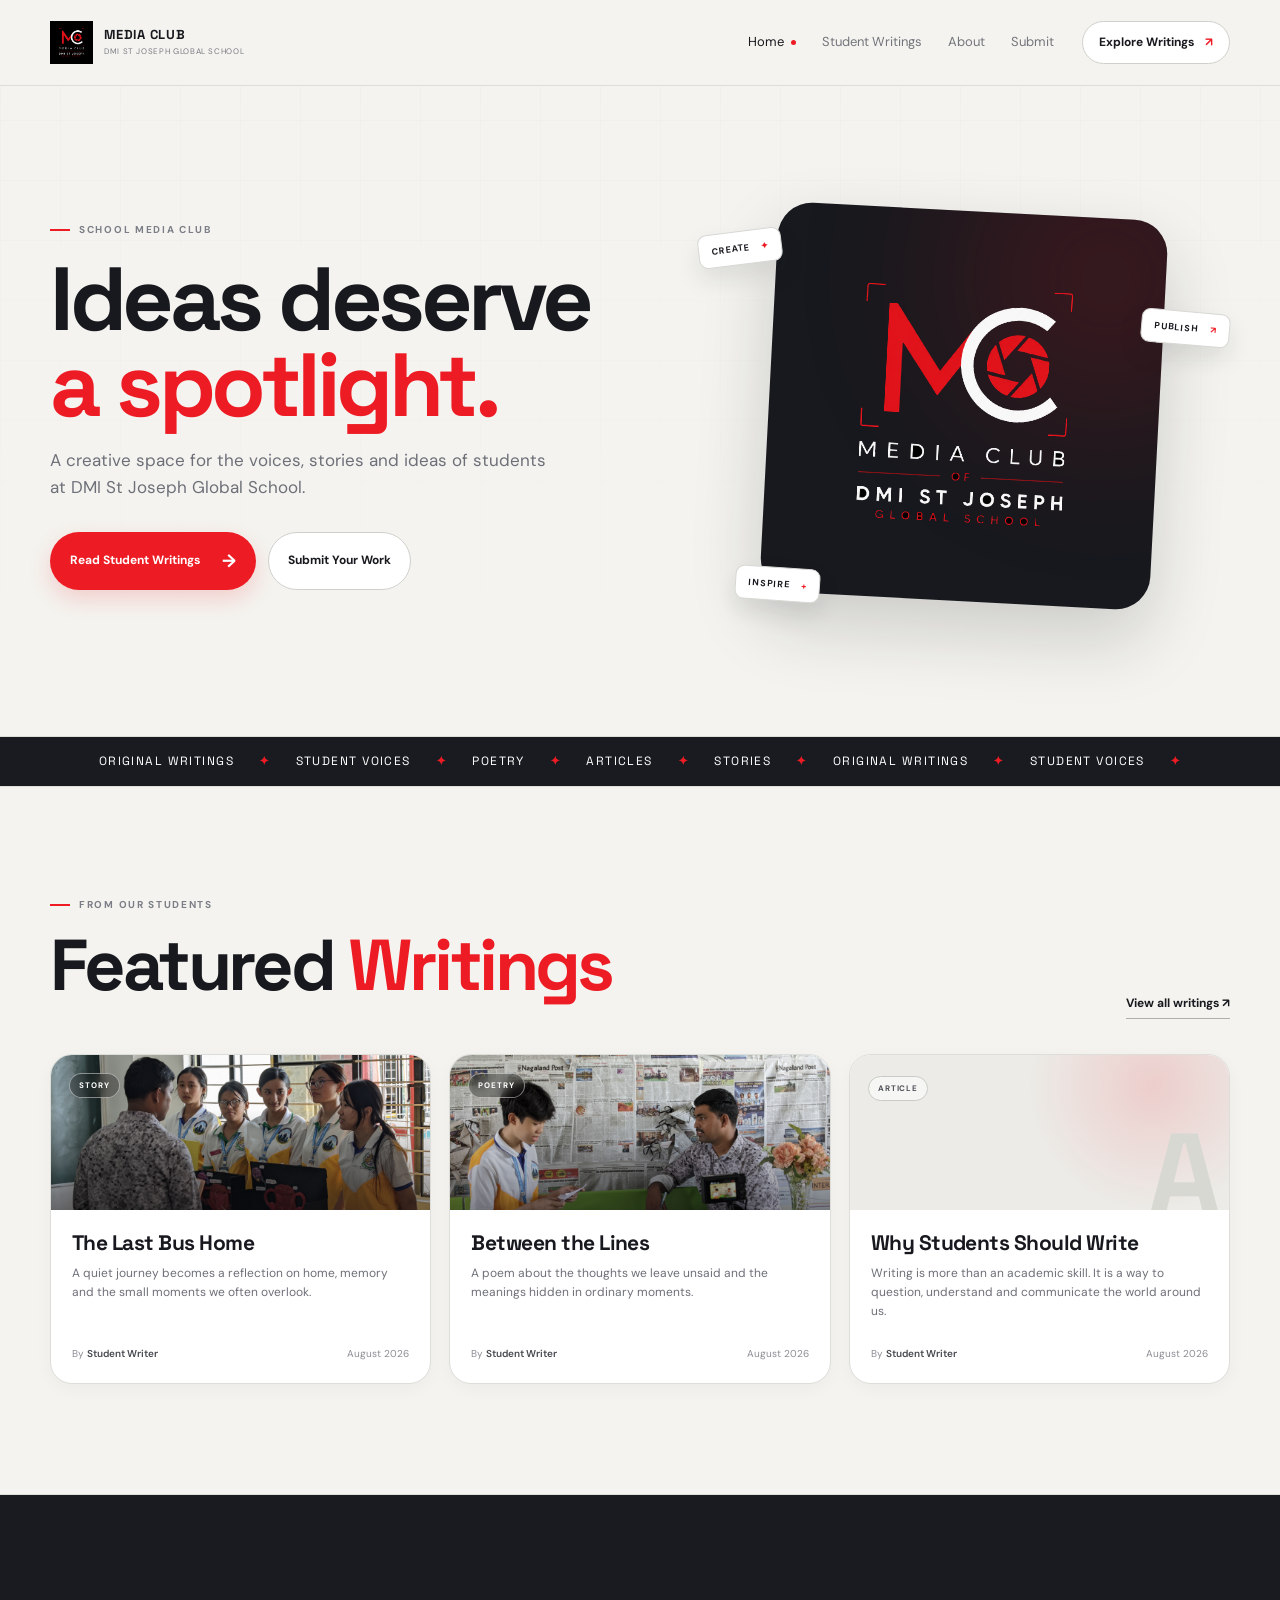
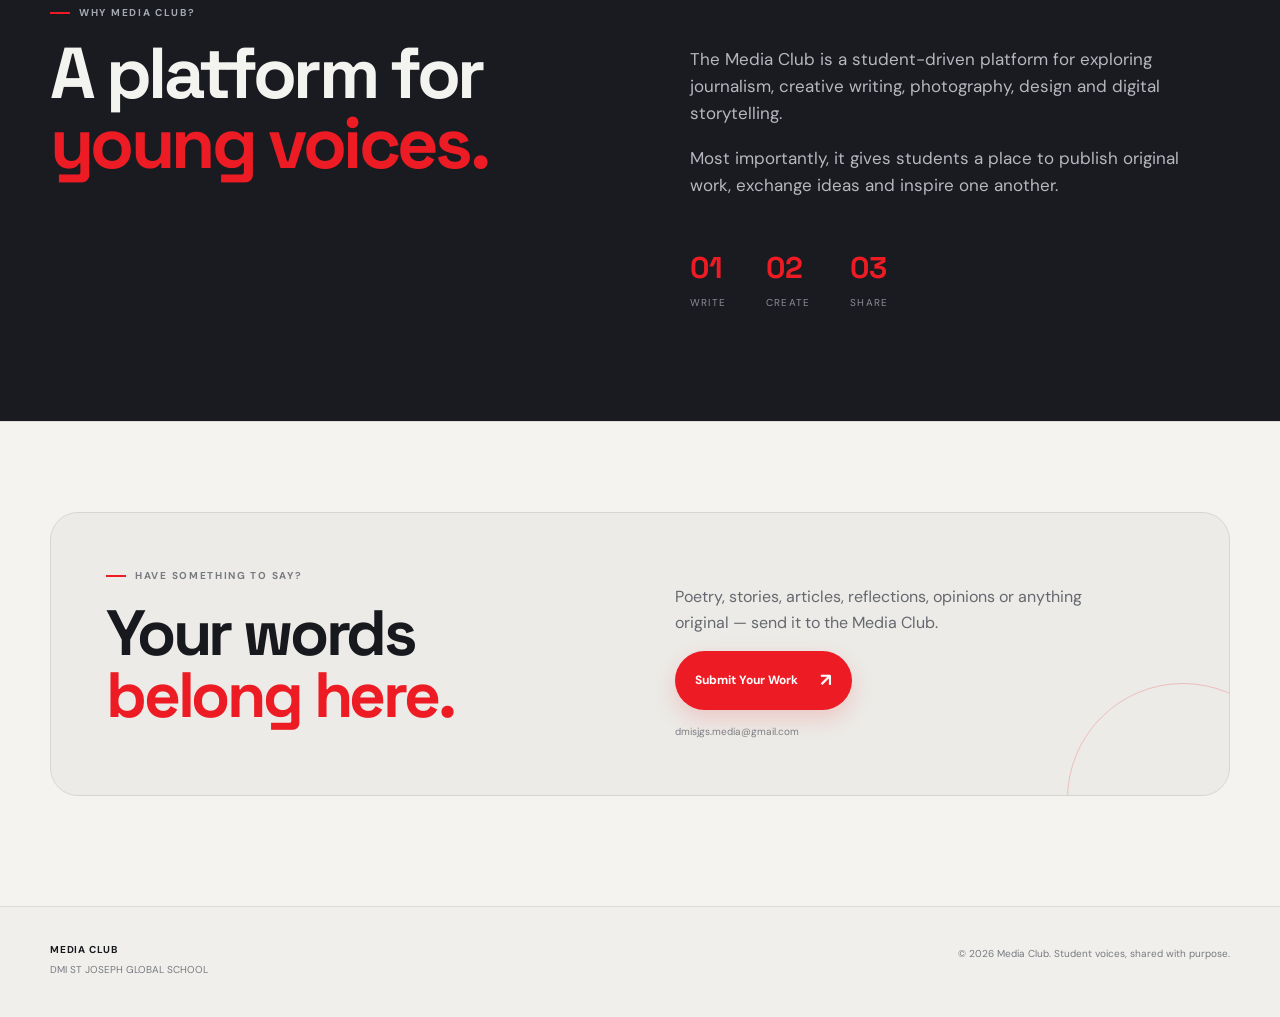
==== index.html @ 3c52dc98 "Add files via upload" ====
<!DOCTYPE html>
<html lang="en">
<head>
  <meta charset="UTF-8" />
  <meta name="viewport" content="width=device-width, initial-scale=1.0" />
  <meta name="description" content="DMI St Joseph Global School Media Club — stories, creativity, journalism and original student writing." />
  <title>Media Club | DMI St Joseph Global School</title>
  <link rel="preconnect" href="https://fonts.googleapis.com">
  <link rel="preconnect" href="https://fonts.gstatic.com" crossorigin>
  <link href="https://fonts.googleapis.com/css2?family=DM+Sans:wght@400;500;600;700&family=Space+Grotesk:wght@500;600;700&display=swap" rel="stylesheet">
  <link rel="stylesheet" href="css/style.css" />
</head>
<body>
  <div class="site-bg"></div>

  <header class="header">
    <a class="brand" href="index.html" aria-label="Media Club home">
      <span class="brand-mark"><img src="red.png" alt="Media Club logo"></span>
      <span>
        <strong>MEDIA CLUB</strong>
        <small>DMI ST JOSEPH GLOBAL SCHOOL</small>
      </span>
    </a>
    <nav class="nav">
      <a class="active" href="index.html">Home</a>
      <a href="writings.html">Student Writings</a>
      <a href="#about">About</a>
      <a href="#submit">Submit</a>
    </nav>
    <a class="nav-cta" href="writings.html">Explore Writings <span>↗</span></a>
    <button class="menu-btn" aria-label="Open menu">☰</button>
  </header>

  <main>
    <section class="hero container">
      <div class="hero-copy reveal">
        <div class="eyebrow"><span></span> SCHOOL MEDIA CLUB</div>
        <h1>Ideas deserve<br><em>a spotlight.</em></h1>
        <p class="hero-text">
          A creative space for the voices, stories and ideas of students at
          DMI St Joseph Global School.
        </p>
        <div class="hero-actions">
          <a class="btn btn-primary" href="writings.html">Read Student Writings <span>→</span></a>
          <a class="btn btn-ghost" href="#submit">Submit Your Work</a>
        </div>
      </div>

      <div class="hero-art reveal">
        <div class="hero-logo-panel">
          <div class="logo-glow"></div>
          <img src="logo-transparent.png" alt="Media Club of DMI St Joseph Global School" class="hero-logo">
        </div>
        <div class="floating-note note-one">CREATE <span>✦</span></div>
        <div class="floating-note note-two">PUBLISH <span>↗</span></div>
        <div class="floating-note note-three">INSPIRE <span>+</span></div>
      </div>
    </section>

    <section class="ticker">
      <div class="ticker-track">
        <span>ORIGINAL WRITINGS</span><b>✦</b><span>STUDENT VOICES</span><b>✦</b>
        <span>POETRY</span><b>✦</b><span>ARTICLES</span><b>✦</b>
        <span>STORIES</span><b>✦</b><span>ORIGINAL WRITINGS</span><b>✦</b>
        <span>STUDENT VOICES</span><b>✦</b>
      </div>
    </section>

    <section class="section container" id="featured">
      <div class="section-head reveal">
        <div>
          <div class="eyebrow"><span></span> FROM OUR STUDENTS</div>
          <h2>Featured <em>Writings</em></h2>
        </div>
        <a class="text-link" href="writings.html">View all writings ↗</a>
      </div>
      <div id="featuredGrid" class="writing-grid"></div>
    </section>

    <section class="about-section" id="about">
      <div class="container about-grid">
        <div class="reveal">
          <div class="eyebrow"><span></span> WHY MEDIA CLUB?</div>
          <h2>A platform for<br><em>young voices.</em></h2>
        </div>
        <div class="about-copy reveal">
          <p>
            The Media Club is a student-driven platform for exploring journalism,
            creative writing, photography, design and digital storytelling.
          </p>
          <p>
            Most importantly, it gives students a place to publish original work,
            exchange ideas and inspire one another.
          </p>
          <div class="stat-row">
            <div><strong>01</strong><span>Write</span></div>
            <div><strong>02</strong><span>Create</span></div>
            <div><strong>03</strong><span>Share</span></div>
          </div>
        </div>
      </div>
    </section>

    <section class="submit-section container" id="submit">
      <div class="submit-box reveal">
        <div>
          <div class="eyebrow"><span></span> HAVE SOMETHING TO SAY?</div>
          <h2>Your words<br><em>belong here.</em></h2>
        </div>
        <div class="submit-right">
          <p>Poetry, stories, articles, reflections, opinions or anything original — send it to the Media Club.</p>
          <a class="btn btn-primary" href="mailto:dmisjgs.media@gmail.com?subject=Media Club Submission">Submit Your Work <span>↗</span></a>
          <small>dmisjgs.media@gmail.com</small>
        </div>
      </div>
    </section>
  </main>

  <footer class="footer">
    <div class="container footer-inner">
      <div>
        <strong>MEDIA CLUB</strong>
        <p>DMI ST JOSEPH GLOBAL SCHOOL</p>
      </div>
      <p>© 2026 Media Club. Student voices, shared with purpose.</p>
    </div>
  </footer>

  <script src="js/articles.js"></script>
  <script src="js/main.js"></script>
</body>
</html>
---- css/style.css ----
:root{
  --bg:#f4f3ef;
  --paper:#ffffff;
  --panel:#17191e;
  --panel-2:#22252b;
  --line:#deded9;
  --text:#17191e;
  --muted:#6d7078;
  --accent:#ed1c24;
  --accent-dark:#bd1118;
  --soft-red:#fff0f0;
  --max:1180px;
  --radius:22px;
}
*{box-sizing:border-box}
html{scroll-behavior:smooth}
body{margin:0;background:var(--bg);color:var(--text);font-family:"DM Sans",sans-serif;line-height:1.6}
a{color:inherit;text-decoration:none}
button,input{font:inherit}
.site-bg{position:fixed;inset:0;pointer-events:none;opacity:.42;background-image:linear-gradient(rgba(23,25,30,.045) 1px,transparent 1px),linear-gradient(90deg,rgba(23,25,30,.045) 1px,transparent 1px);background-size:60px 60px;mask-image:linear-gradient(to bottom,#000,transparent 85%)}
.container{width:min(var(--max),calc(100% - 48px));margin:auto}
.header{height:86px;border-bottom:1px solid var(--line);display:flex;align-items:center;gap:28px;padding:0 max(24px,calc((100vw - var(--max))/2));position:sticky;top:0;z-index:10;background:rgba(244,243,239,.9);backdrop-filter:blur(16px)}
.brand{display:flex;align-items:center;gap:11px;margin-right:auto}
.brand-mark{width:43px;height:43px;display:grid;place-items:center}
.brand-mark img{width:100%;height:100%;object-fit:contain}
.brand strong,.brand small{display:block;line-height:1.15}
.brand strong{font-family:"Space Grotesk";font-size:13px;letter-spacing:.06em}
.brand small{font-size:8px;color:#777a82;letter-spacing:.08em;margin-top:4px}
.nav{display:flex;gap:26px;align-items:center}
.nav a{font-size:13px;color:#72757c;transition:.2s}
.nav a:hover,.nav a.active{color:var(--text)}
.nav a.active:after{content:"";display:inline-block;width:5px;height:5px;background:var(--accent);border-radius:50%;margin-left:7px;vertical-align:middle}
.nav-cta{border:1px solid #cfd0cb;border-radius:100px;padding:11px 16px;font-size:12px;font-weight:700;background:#fff}
.nav-cta span{color:var(--accent);margin-left:8px}
.menu-btn{display:none;background:none;border:0;color:var(--text);font-size:23px}
.hero{min-height:650px;display:grid;grid-template-columns:1.05fr .95fr;align-items:center;gap:60px;padding-top:65px;padding-bottom:75px}
.eyebrow{font-size:10px;font-weight:700;letter-spacing:.17em;color:#7b7e86;display:flex;align-items:center;gap:9px}
.eyebrow span{width:20px;height:2px;background:var(--accent);display:inline-block}
h1,h2{font-family:"Space Grotesk",sans-serif;line-height:.97;letter-spacing:-.05em;margin:18px 0}
.hero h1{font-size:clamp(58px,7vw,100px);max-width:760px}
h1 em,h2 em{font-style:normal;color:var(--accent)}
.hero-text{color:var(--muted);max-width:510px;font-size:17px}
.hero-actions{display:flex;gap:12px;margin-top:30px;flex-wrap:wrap}
.btn{display:inline-flex;align-items:center;gap:22px;padding:14px 19px;border-radius:100px;font-size:12px;font-weight:700;border:1px solid transparent;transition:transform .2s,background .2s}
.btn:hover{transform:translateY(-2px)}
.btn-primary{background:var(--accent);color:#fff;box-shadow:0 9px 22px rgba(237,28,36,.17)}
.btn-ghost{border-color:#cfd0cb;color:var(--text);background:#fff}
.btn-primary span{font-size:18px}
.hero-art{min-height:500px;position:relative;display:grid;place-items:center}
.hero-logo-panel{width:min(390px,80%);aspect-ratio:1/1;border-radius:34px;background:#17191e;display:grid;place-items:center;position:relative;overflow:hidden;box-shadow:0 30px 70px rgba(23,25,30,.18);transform:rotate(3deg)}
.hero-logo{width:92%;height:92%;object-fit:contain;position:relative;z-index:2}
.logo-glow{position:absolute;width:300px;height:300px;border-radius:50%;background:var(--accent);filter:blur(90px);opacity:.18;right:-90px;top:-90px}
.floating-note{position:absolute;background:#fff;border:1px solid #d7d8d4;border-radius:9px;padding:9px 12px;font-size:9px;font-weight:700;letter-spacing:.1em;z-index:3;box-shadow:0 12px 25px rgba(23,25,30,.1)}
.floating-note span{color:var(--accent);margin-left:8px}
.note-one{top:15%;left:0;transform:rotate(-7deg)}
.note-two{right:0;top:31%;transform:rotate(5deg)}
.note-three{bottom:11%;left:7%;transform:rotate(4deg)}
.ticker{overflow:hidden;border-top:1px solid var(--line);border-bottom:1px solid var(--line);padding:15px 0;background:#191b20;color:#fff}
.ticker-track{display:flex;gap:25px;white-space:nowrap;justify-content:center;font-family:"Space Grotesk";font-size:12px;letter-spacing:.12em}
.ticker b{color:var(--accent)}
.section{padding-top:110px;padding-bottom:110px}
.section-head{display:flex;justify-content:space-between;align-items:end;margin-bottom:35px}
h2{font-size:clamp(45px,6vw,72px)}
.text-link{font-size:12px;font-weight:700;border-bottom:1px solid #aeb0ae;padding-bottom:5px}
.writing-grid{display:grid;grid-template-columns:repeat(3,1fr);gap:18px}
.writing-card{background:var(--paper);border:1px solid #dddeda;border-radius:var(--radius);overflow:hidden;transition:.25s;display:flex;flex-direction:column;min-height:330px;box-shadow:0 5px 18px rgba(23,25,30,.035)}
.writing-card:hover{border-color:#c4c6c1;transform:translateY(-5px);box-shadow:0 18px 35px rgba(23,25,30,.08)}
.card-visual{height:155px;position:relative;padding:18px;overflow:hidden;background:radial-gradient(circle at 80% 20%,rgba(237,28,36,.14),transparent 38%),#ecebe7}
.card-visual.has-image{padding:0;background:#191b20}
.card-visual.has-image img{width:100%;height:100%;display:block;object-fit:cover;transition:transform .4s ease}
.writing-card:hover .card-visual.has-image img{transform:scale(1.045)}
.image-shade{position:absolute;inset:0;background:linear-gradient(to top,rgba(10,11,13,.48),transparent 65%)}
.card-visual.has-image .category{position:absolute;top:18px;left:18px;color:#fff;border-color:rgba(255,255,255,.45);background:rgba(10,11,13,.3);backdrop-filter:blur(6px)}
.article-cover{margin-top:45px;width:100%;aspect-ratio:16/8;overflow:hidden;border-radius:22px;background:#191b20;border:1px solid #d6d6d1}
.article-cover img{width:100%;height:100%;object-fit:cover;display:block}
.card-visual .big-letter{font-family:"Space Grotesk";font-size:115px;line-height:.75;color:#d8d8d3;position:absolute;right:8px;bottom:-8px;font-weight:700}
.category{position:relative;display:inline-flex;border:1px solid #c9cbc6;border-radius:100px;padding:5px 9px;font-size:8px;letter-spacing:.12em;font-weight:700;color:#4e5158;background:rgba(255,255,255,.55)}
.card-body{padding:21px;display:flex;flex-direction:column;flex:1}
.card-body h3{font-family:"Space Grotesk";font-size:21px;line-height:1.1;margin:0 0 10px;letter-spacing:-.025em}
.card-body p{font-size:12px;color:var(--muted);margin:0 0 18px}
.author{margin-top:auto;display:flex;justify-content:space-between;align-items:center;font-size:10px;color:#8a8d93}
.author strong{color:#45484e;font-weight:600}
.about-section{border-top:1px solid var(--line);border-bottom:1px solid var(--line);background:#191b20;color:#f3f3ef;padding:110px 0}
.about-section .eyebrow{color:#a6a9b0}
.about-section .eyebrow span{background:var(--accent)}
.about-grid{display:grid;grid-template-columns:1fr 1fr;gap:100px}
.about-copy{padding-top:24px}
.about-copy p{font-size:17px;color:#b6b8be;max-width:530px}
.stat-row{display:flex;gap:40px;margin-top:45px}
.stat-row div{display:grid;gap:3px}
.stat-row strong{font-family:"Space Grotesk";color:var(--accent);font-size:30px}
.stat-row span{font-size:10px;text-transform:uppercase;letter-spacing:.12em;color:#8b8e95}
.submit-section{padding-top:90px;padding-bottom:110px}
.submit-box{background:#ecebe7;color:var(--text);border:1px solid #d6d6d1;border-radius:28px;padding:55px;display:grid;grid-template-columns:1fr 1fr;gap:70px;position:relative;overflow:hidden}
.submit-box:after{content:"";position:absolute;width:230px;height:230px;border-radius:50%;border:1px solid rgba(237,28,36,.22);right:-70px;bottom:-120px}
.submit-box .eyebrow{color:#777a81}
.submit-box .eyebrow span{background:var(--accent)}
.submit-box h2{font-size:clamp(48px,5vw,70px);margin-bottom:0}
.submit-box h2 em{color:var(--accent)}
.submit-right{align-self:end}
.submit-right p{font-size:16px;max-width:450px;color:#65686f}
.submit-right .btn{background:var(--accent);color:#fff}
.submit-right small{display:block;margin-top:14px;font-size:10px;color:#7b7e84}
.footer{border-top:1px solid var(--line);padding:35px 0;background:#f0efeb}
.footer-inner{display:flex;justify-content:space-between;gap:30px;color:#777a81;font-size:10px}
.footer strong{color:var(--text);letter-spacing:.08em}
.footer p{margin:4px 0}
.page-hero{padding-top:100px;padding-bottom:70px}
.page-hero h1{font-size:clamp(65px,9vw,120px);margin:20px 0}
.page-hero p{max-width:570px;color:var(--muted);font-size:17px}
.writings-controls{border-top:1px solid var(--line);border-bottom:1px solid var(--line);padding:18px 0;margin-bottom:35px;display:flex;justify-content:space-between;gap:20px;align-items:center}
.filter-tabs{display:flex;gap:8px;flex-wrap:wrap}
.filter{border:1px solid #cfd0cb;background:#fff;color:#777a81;border-radius:100px;padding:9px 13px;font-size:10px;cursor:pointer}
.filter.active,.filter:hover{background:var(--accent);color:#fff;border-color:var(--accent)}
.search-box{width:220px;border:1px solid #cfd0cb;background:#fff;border-radius:100px;display:flex;gap:8px;align-items:center;padding:0 13px;color:#777}
.search-box input{background:none;border:0;outline:0;color:var(--text);width:100%;font-size:11px;padding:10px 0}
.full-grid{padding-bottom:100px}
.empty-state{text-align:center;padding:80px 0 140px;color:#777}
.empty-state strong,.empty-state span{display:block}
.empty-state strong{color:var(--text);font-family:"Space Grotesk";font-size:25px}
.hidden{display:none!important}
.article-wrap{padding:90px 0 120px}
.article-head{max-width:900px;margin:auto}
.back-link{display:inline-block;color:#858990;font-size:11px;margin-bottom:40px}
.article-meta{display:flex;gap:12px;align-items:center;color:#858990;font-size:10px}
.article-title{font-size:clamp(48px,7vw,88px);max-width:950px;margin:18px 0}
.article-dek{font-size:19px;color:#777a82;max-width:760px}
.article-byline{margin-top:25px;color:#858990;font-size:11px}
.article-byline strong{color:#30333a}
.article-layout{display:grid;grid-template-columns:1fr 180px;gap:65px;max-width:900px;margin:65px auto 0}
.article-content{font-family:Georgia,serif;font-size:19px;line-height:1.85;color:#363940}
.article-content p{margin:0 0 28px}
.article-content .dropcap:first-letter{font-size:65px;float:left;line-height:.8;color:var(--accent);padding:10px 8px 0 0;font-family:"Space Grotesk"}
.share-panel{border-left:1px solid var(--line);padding-left:25px;height:max-content;position:sticky;top:120px}
.share-panel span{display:block;font-size:9px;color:#777b84;letter-spacing:.12em;margin-bottom:12px}
.share-buttons{display:grid;gap:8px}
.share-btn{background:#fff;border:1px solid #d2d3cf;color:#55585f;border-radius:8px;padding:9px;font-size:10px;cursor:pointer;text-align:left}
.share-btn:hover{border-color:var(--accent);color:var(--accent)}
.article-footer{max-width:900px;margin:65px auto 0;padding-top:25px;border-top:1px solid var(--line)}
.toast{position:fixed;bottom:25px;left:50%;transform:translate(-50%,20px);background:var(--accent);color:#fff;border-radius:100px;padding:10px 18px;font-size:11px;font-weight:700;opacity:0;pointer-events:none;transition:.25s;z-index:50}
.toast.show{opacity:1;transform:translate(-50%,0)}
.reveal{animation:rise .65s ease both}
@keyframes rise{from{opacity:0;transform:translateY(18px)}to{opacity:1;transform:none}}
@media(max-width:800px){
  .header{height:72px;padding:0 20px}
  .nav,.nav-cta{display:none}
  .menu-btn{display:block}
  .container{width:min(100% - 34px,var(--max))}
  .hero{grid-template-columns:1fr;gap:10px;padding-top:60px}
  .hero-art{min-height:430px}
  .hero-logo-panel{width:min(330px,82vw)}
  .writing-grid{grid-template-columns:1fr}
  .about-grid,.submit-box{grid-template-columns:1fr;gap:35px}
  .submit-box{padding:35px 28px}
  .section-head{align-items:start;gap:20px;flex-direction:column}
  .writings-controls{align-items:stretch;flex-direction:column}
  .search-box{width:100%}
  .article-layout{grid-template-columns:1fr}
  .share-panel{position:static;border-left:0;border-top:1px solid var(--line);padding:20px 0}
  .share-buttons{display:flex;flex-wrap:wrap}
  .footer-inner{flex-direction:column}
}
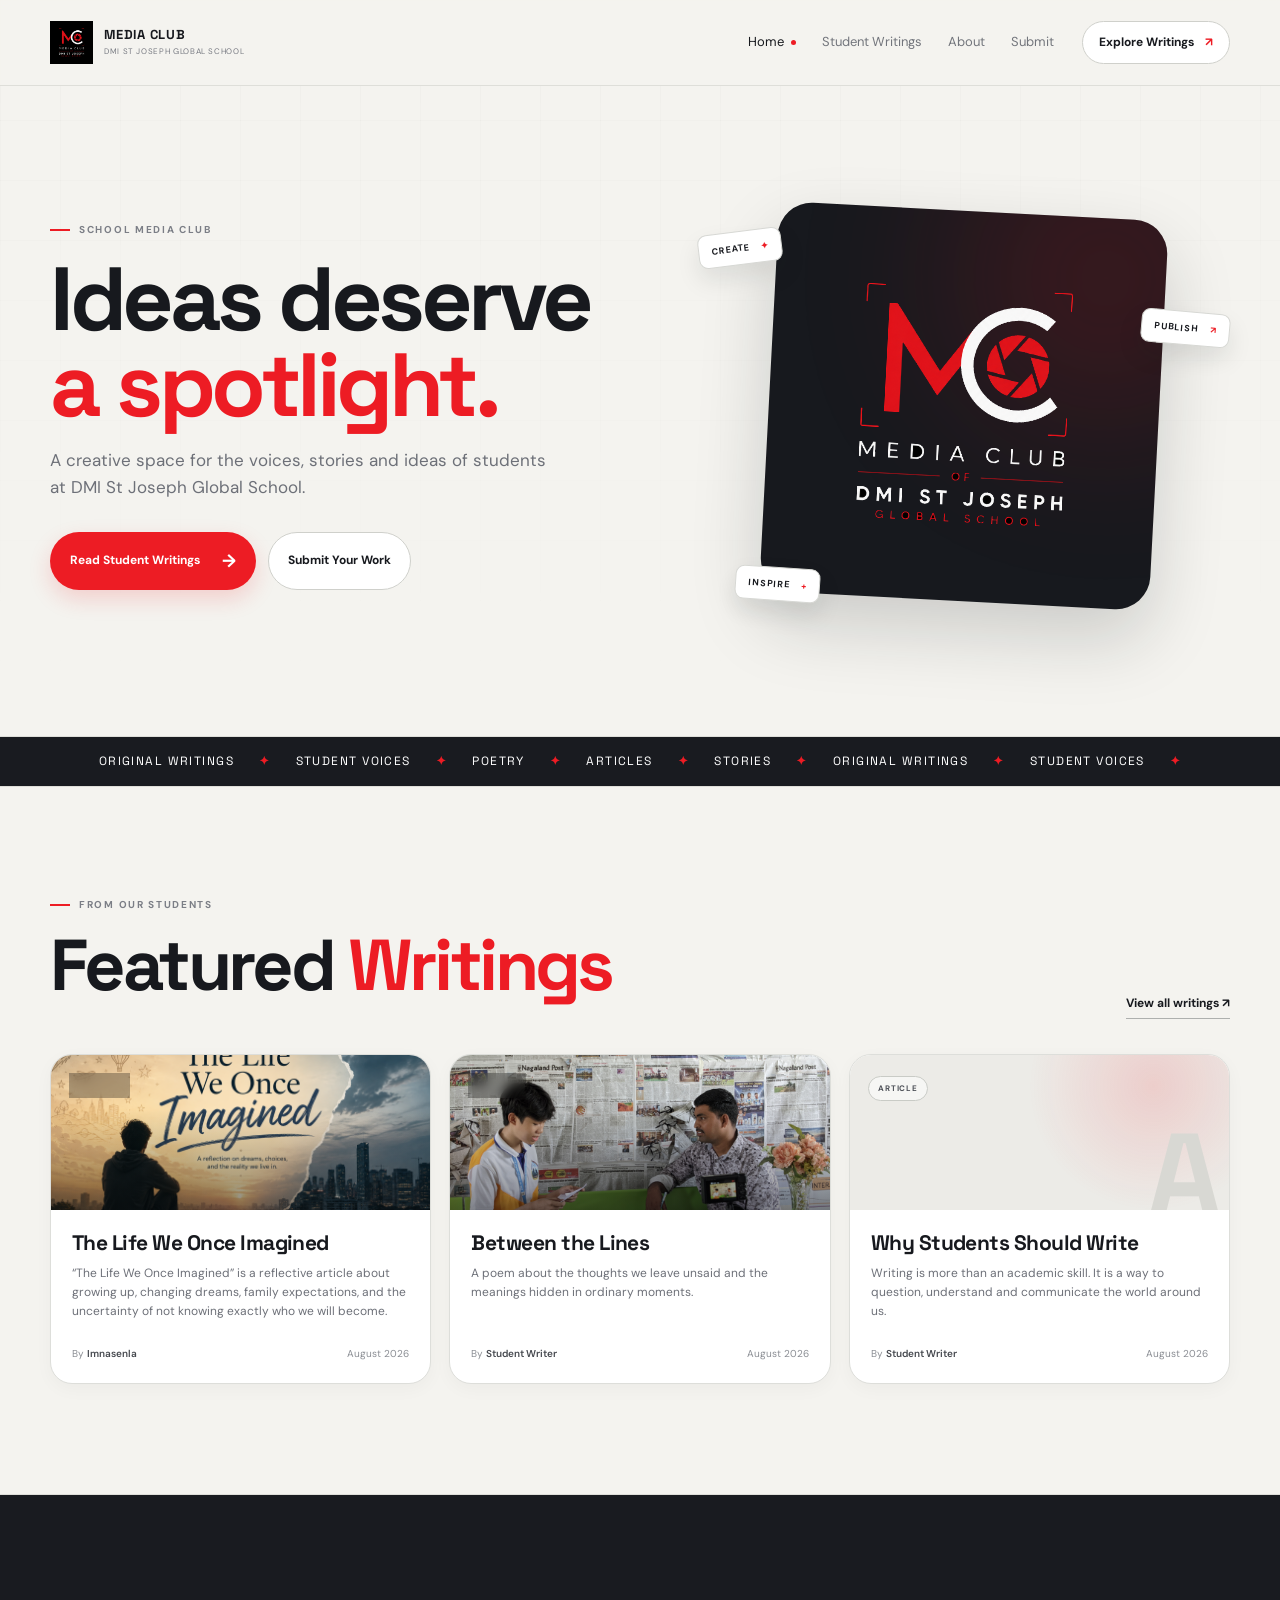
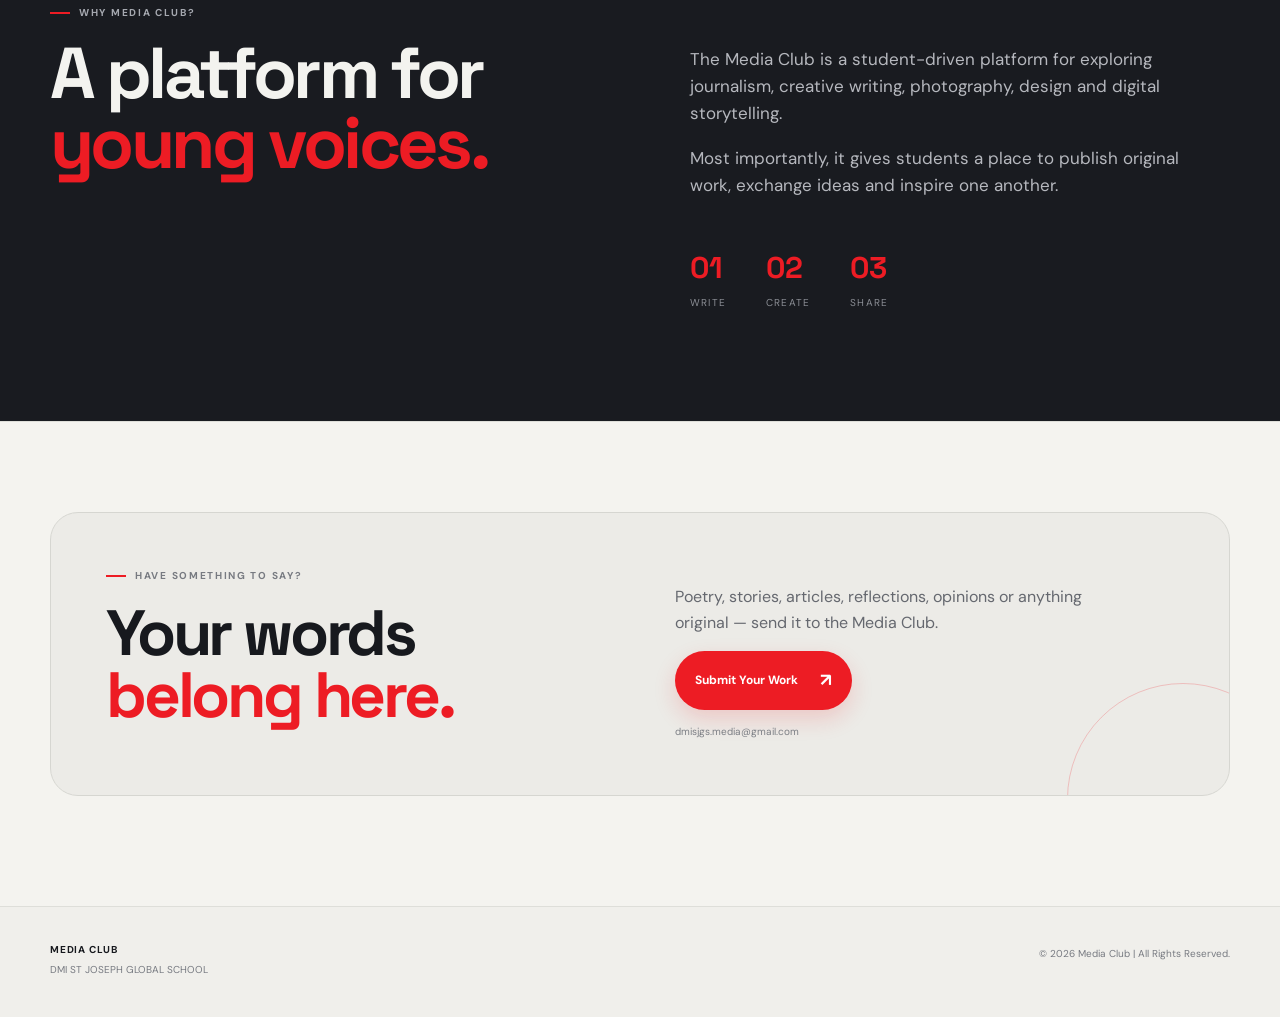
==== commit 1a33e502: "Update index.html" ====
--- a/index.html
+++ b/index.html
@@ -122,7 +122,7 @@
         <strong>MEDIA CLUB</strong>
         <p>DMI ST JOSEPH GLOBAL SCHOOL</p>
       </div>
-      <p>© 2026 Media Club. Student voices, shared with purpose.</p>
+      <p>© 2026 Media Club | All Rights Reserved.</p>
     </div>
   </footer>
 
